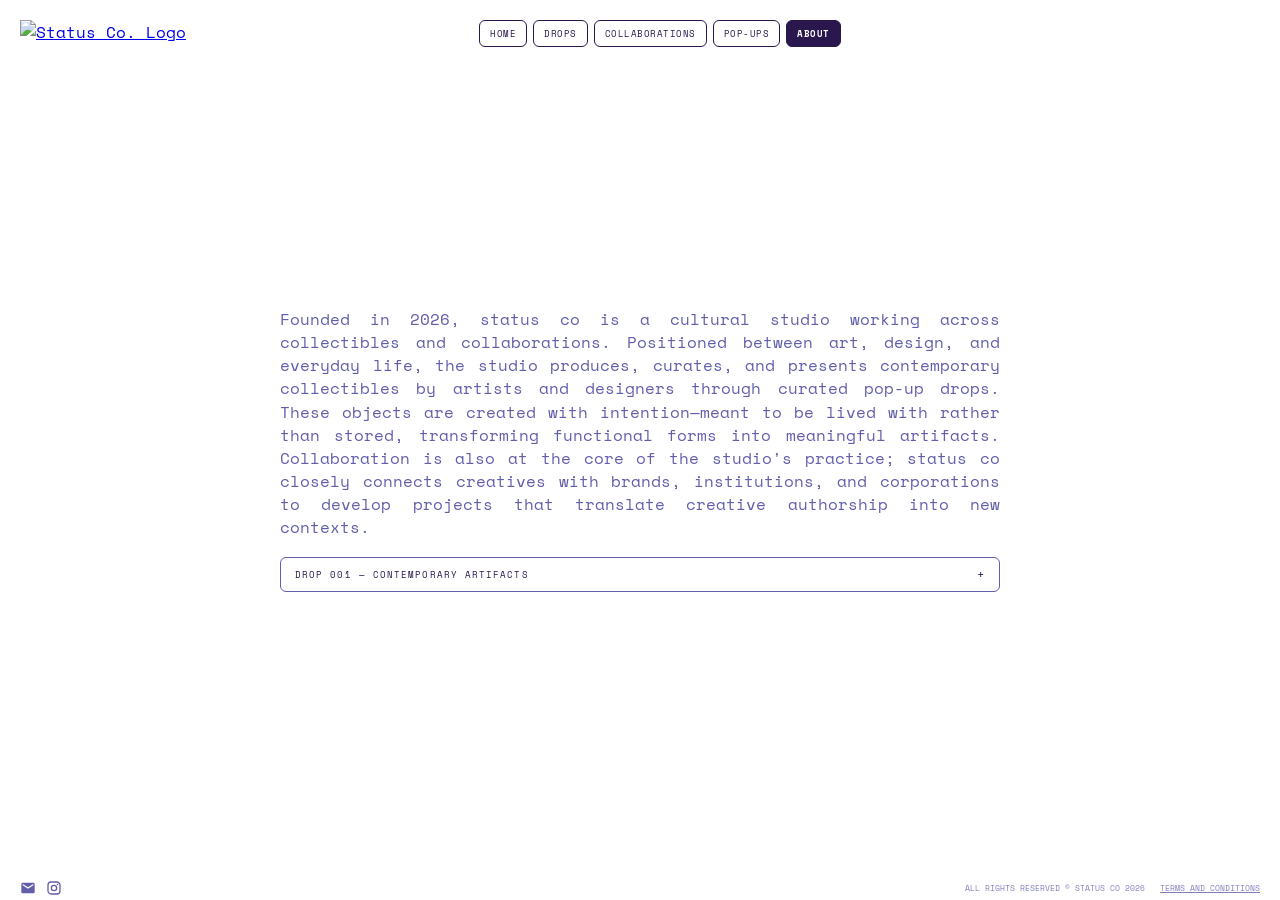
==== about.html @ 9c25419a "Create about.html" ====
<!DOCTYPE html>
<html lang="en">
<head>
    <meta charset="UTF-8">
    <meta name="viewport" content="width=device-width, initial-scale=1.0, maximum-scale=1.0, user-scalable=no, viewport-fit=cover">
    <title>status co | About</title>
    
    <link rel="icon" type="image/png" href="weblogo.png">
    
    <link rel="preconnect" href="https://fonts.googleapis.com">
    <link rel="preconnect" href="https://fonts.gstatic.com" crossorigin>
    <link href="https://fonts.googleapis.com/css2?family=Space+Mono:ital,wght@0,400;0,700;1,400&display=swap" rel="stylesheet">
    
    <script src="https://cdn.tailwindcss.com"></script>
    <script src="https://cdnjs.cloudflare.com/ajax/libs/granim/2.0.0/granim.min.js"></script>
    <script type="module" src="https://unpkg.com/@splinetool/viewer@1.12.39/build/spline-viewer.js"></script>

    <style>
        :root {
            --purple-deep: #29174d;
            --purple-mid: #625eaa;
            --purple-light: #b6a5d0;
        }

        body {
            font-family: 'Space Mono', monospace;
            margin: 0;
            padding: 0;
            background-color: #ffffff;
            color: var(--purple-deep);
            overflow-x: hidden;
        }

        html, body {
            scrollbar-width: none;
            -ms-overflow-style: none;
        }
        ::-webkit-scrollbar { display: none; }

        /* ========== BACKGROUND LAYERS ========== */
        .bg-layer-full {
            position: fixed;
            top: 0; left: 0;
            width: 100%; height: 100vh; height: 100lvh;
            pointer-events: none;
        }

        #granim-canvas { z-index: -3; opacity: 0; }

        #bg-overlay {
            z-index: -2;
            background: transparent;
        }

        /* ========== SPLINE LAYER ========== */
        #canvas-layer {
            position: fixed;
            top: 0; left: 0;
            width: 100%; height: 100vh; height: 100svh;
            z-index: -1;
            display: flex;
            align-items: center;
            justify-content: center;
            overflow: hidden;
        }

        spline-viewer {
            width: 100%; height: 100%;
            display: block;
            transition: transform 0.3s ease;
            --background-color: transparent;
            background: transparent;
        }
        spline-viewer::part(logo) { display: none; }

        @media (max-width: 768px) {
            spline-viewer {
                transform: scale(0.75);
                transform-origin: center center;
            }
        }

        /* ========== BLUR LAYER ========== */
        #blur-layer {
            position: fixed;
            top: 0; left: 0;
            width: 100%; height: 100vh; height: 100lvh;
            z-index: 5;
            backdrop-filter: blur(30px);
            -webkit-backdrop-filter: blur(30px);
            opacity: 0;
            pointer-events: none;
            will-change: opacity;
            transform: translate3d(0,0,0);
        }

        /* ========== HEADER ========== */
        #main-header {
            position: fixed;
            top: 20px; left: 0;
            width: 100%;
            padding: 0 20px;
            z-index: 1002;
            display: flex;
            justify-content: center;
            align-items: center;
            transform: translateY(0px);
            opacity: 1;
            transition: transform 0.6s cubic-bezier(0.23, 1, 0.32, 1), opacity 0.4s ease;
            pointer-events: none;
        }

        .header-left, #desktop-nav, #mobile-nav-container {
            pointer-events: auto;
        }

        .header-left {
            position: absolute;
            left: 20px; top: 0;
        }

        .side-logo {
            width: 40px; height: auto;
            transition: transform 0.3s ease;
        }
        .side-logo:hover { transform: scale(1.05); }

        #desktop-nav {
            display: flex;
            flex-direction: row;
            justify-content: center;
            flex-wrap: nowrap;
            gap: 6px;
        }

        .info-btn {
            display: flex;
            align-items: center;
            justify-content: center;
            gap: 6px;
            padding: 6px 10px;
            background: rgba(255, 255, 255, 0.7);
            backdrop-filter: blur(2px);
            -webkit-backdrop-filter: blur(2px);
            border: 1px solid var(--purple-deep);
            border-radius: 6px;
            cursor: pointer;
            text-decoration: none;
            font-family: 'Space Mono', monospace;
            font-size: 9px;
            color: var(--purple-deep);
            text-transform: uppercase;
            letter-spacing: 0.5px;
            transition: all 0.2s ease-in-out;
            white-space: nowrap;
            flex-shrink: 1;
        }

        @media (hover: hover) {
            .info-btn:hover {
                background: rgba(182, 165, 208, 0.4);
                border-color: var(--purple-deep);
            }
        }

        .info-btn.active {
            background: var(--purple-deep);
            border-color: var(--purple-deep);
            color: #ffffff;
            font-weight: 700;
        }

        #mobile-nav-container {
            display: none;
            position: absolute;
            right: 20px; top: 0;
            flex-direction: column;
            align-items: flex-end;
            gap: 6px;
        }

        #mobile-menu-items {
            display: none;
            flex-direction: column;
            gap: 6px;
            margin-top: 6px;
        }

        #mobile-menu-items.open { display: flex; }

        #mobile-menu-items .info-btn {
            width: 80px;
            justify-content: center;
        }

        @media (max-width: 768px) {
            #main-header { top: 12px; padding: 0 12px; }
            .header-left { left: 12px; }
            #desktop-nav { display: none; }
            #mobile-nav-container { display: flex; right: 12px; }
            .side-logo { width: 32px; }
            .info-btn {
                padding: clamp(4px, 1.5vw, 8px) clamp(5px, 2vw, 10px);
                font-size: clamp(5px, 1.8vw, 7px);
                flex-shrink: 1;
                min-width: 0;
            }
        }

        /* ========== SCROLL INDICATOR ========== */
        /* ========== MAIN CONTENT ========== */
        #main-content {
            opacity: 1;
        }

        /* ========== TEXT SECTION — fits exactly one viewport ========== */
        #textContent {
            width: 100%;
            min-height: 100svh;
            display: flex;
            flex-direction: column;
            align-items: center;
            justify-content: center;
            box-sizing: border-box;
            padding: clamp(60px, 12vh, 80px) clamp(16px, 5vw, 24px) clamp(60px, 10vh, 80px);
        }

        .text-wrapper {
            max-width: 720px;
            width: 100%;
            display: flex;
            flex-direction: column;
            gap: 0;
        }

        /* AUTO-FIT: scale text so everything fits one screen */
        .text-fit-container {
            width: 100%;
            display: flex;
            flex-direction: column;
            gap: 0;
        }

        .para-large {
            font-family: 'Space Mono', monospace;
            font-weight: 400;
            color: var(--purple-mid);
            line-height: 1.45;
            margin: 0 0 0.7em 0;
            text-align: justify;
            -moz-text-align-last: left;
            text-align-last: left;
        }

        .para-small {
            font-family: 'Space Mono', monospace;
            font-weight: 400;
            color: var(--purple-deep);
            line-height: 1.65;
            margin: 0;
            text-align: justify;
            -moz-text-align-last: left;
            text-align-last: left;
        }

        /* ========== FOOTER ========== */
        #footer {
            position: fixed;
            bottom: 4px; left: 0; right: 0;
            display: flex;
            align-items: center;
            justify-content: space-between;
            z-index: 60;
            padding: 0 20px;
            font-family: 'Space Mono', monospace;
            pointer-events: none;
        }

        .footer-social, .footer-right { pointer-events: auto; }

        .footer-social {
            display: flex;
            align-items: center;
            gap: 10px;
        }

        .footer-social a {
            display: flex;
            align-items: center;
            justify-content: center;
            transition: all 0.2s;
            text-decoration: none;
        }

        .footer-social a:hover { opacity: 0.5; }

        .footer-social svg {
            width: 16px; height: 16px;
            fill: var(--purple-mid);
        }

        .footer-right {
            display: flex;
            align-items: center;
            gap: 15px;
            font-size: 8px;
            color: var(--purple-mid);
            opacity: 0.8;
        }

        .footer-terms {
            color: var(--purple-mid);
            text-decoration: underline;
        }

        .footer-terms:hover { opacity: 1; font-weight: bold; }

        @media (max-width: 768px) {
            #footer { bottom: 4px; padding: 0 12px; }
            .footer-social svg { width: 14px; height: 14px; }
            .footer-right { font-size: 6px; gap: 8px; }
        }
    </style>
</head>
<body class="w-full">

    <!-- HEADER -->
    <header id="main-header">
        <div class="header-left">
            <a href="https://status-co.com/">
                <img src="https://status-co.com/weblogo.png" alt="Status Co. Logo" class="side-logo">
            </a>
        </div>

        <nav id="desktop-nav">
            <a href="https://status-co.com/" class="info-btn">HOME</a>
            <a href="https://status-co.com/gallery" class="info-btn">DROPS</a>
            <a href="https://status-co.com/whatsyourstatus" class="info-btn">COLLABORATIONS</a>
            <a href="https://status-co.com/popup" class="info-btn">POP-UPS</a>
            <a href="https://status-co.com/about" class="info-btn active">ABOUT</a>
        </nav>

        <div id="mobile-nav-container">
            <button id="menu-toggle" class="info-btn" style="font-weight: 700; width: 80px;">MENU</button>
            <div id="mobile-menu-items">
                <a href="https://status-co.com/" class="info-btn">HOME</a>
                <a href="https://status-co.com/gallery" class="info-btn">DROPS</a>
                <a href="https://status-co.com/whatsyourstatus" class="info-btn">COLLABORATIONS</a>
                <a href="https://status-co.com/popup" class="info-btn">POP-UPS</a>
                <a href="https://status-co.com/about" class="info-btn active">ABOUT</a>
            </div>
        </div>
    </header>

    <!-- BACKGROUND LAYERS -->
    <canvas id="granim-canvas" class="bg-layer-full"></canvas>
    <div id="bg-overlay" class="bg-layer-full"></div>

    <!-- SPLINE LAYER -->
    <div id="canvas-layer">
        <spline-viewer url="https://prod.spline.design/X-xNpCt05N7o8w7p/scene.splinecode"></spline-viewer>
    </div>

    <!-- BLUR LAYER -->
    <div id="blur-layer"></div>

    <!-- MAIN CONTENT: hidden on load, revealed on scroll -->
    <div class="relative z-10 w-full" id="main-content">

<!-- Text Section: second viewport = about text -->
        <section id="textContent">
            <div class="text-wrapper">
                <div class="text-fit-container" id="fitContainer">
                    <p class="para-large" id="paraBig">
                        Founded in 2026, status co is a cultural studio working across collectibles and collaborations. Positioned between art, design, and everyday life, the studio produces, curates, and presents contemporary collectibles by artists and designers through curated pop-up drops. These objects are created with intention—meant to be lived with rather than stored, transforming functional forms into meaningful artifacts. Collaboration is also at the core of the studio's practice; status co closely connects creatives with brands, institutions, and corporations to develop projects that translate creative authorship into new contexts.
                    </p>
                    <!-- Accordion -->
                    <div id="accordion-wrap" style="width:100%; margin-top: 0.4em;">
                        <button id="accordion-btn" onclick="toggleAccordion()" style="
                            display: flex;
                            align-items: center;
                            justify-content: space-between;
                            width: 100%;
                            background: transparent;
                            border: 1px solid var(--purple-mid);
                            border-radius: 6px;
                            padding: 10px 14px;
                            font-family: 'Space Mono', monospace;
                            font-size: 9px;
                            color: var(--purple-deep);
                            text-transform: uppercase;
                            letter-spacing: 0.12em;
                            cursor: pointer;
                            transition: background 0.2s;
                        ">
                            <span>Drop 001 — Contemporary Artifacts</span>
                            <span id="accordion-icon" style="font-size: 12px; line-height:1; transition: transform 0.3s ease;">+</span>
                        </button>
                        <div id="accordion-body" style="
                            overflow: hidden;
                            max-height: 0;
                            transition: max-height 0.5s cubic-bezier(0.4,0,0.2,1), opacity 0.4s ease, padding 0.4s ease;
                            opacity: 0;
                            padding: 0 14px;
                        ">
                            <p class="para-small" id="paraSmall" style="padding: 14px 0 6px 0; margin:0;">
                                status co launched its first-ever drop, CONTEMPORARY ARTIFACTS, and its first collaboration, "what's your status?", at Art Show between February 13–15, 2026. Bringing together works by eleven artists and designers, the inaugural drop was built on the proposition that the functional objects shaping our daily lives deserve the same attention and authorship as traditional art. As part of this exhibition, the studio introduced a conceptual, participatory collectible: a container filled with sculpted paper forms functioning as contemporary fortunes. These artifacts were not purchased but encountered, offering an alternative form of collecting. For this first collaboration, a donation was made to the TEMA Foundation on behalf of Art Show x status co to give the objects an ecological presence alongside their conceptual meaning.
                            </p>
                        </div>
                    </div>
                </div>
            </div>
        </section>

    </div>

    <!-- FOOTER -->
    <div id="footer">
        <div class="footer-social">
            <a href="/cdn-cgi/l/email-protection#8ce5e2eae3ccfff8edf8f9ffa1efe3a2efe3e1" title="Email">
                <svg viewBox="0 0 24 24"><path d="M20 4H4c-1.1 0-1.99.9-1.99 2L2 18c0 1.1.9 2 2 2h16c1.1 0 2-.9 2-2V6c0-1.1-.9-2-2-2zm0 4l-8 5-8-5V6l8 5 8-5v2z"/></svg>
            </a>
            <a href="https://instagram.com/status.co" target="_blank" title="Instagram">
                <svg viewBox="0 0 24 24"><path d="M7.8 2h8.4C19.4 2 22 4.6 22 7.8v8.4a5.8 5.8 0 0 1-5.8 5.8H7.8C4.6 22 2 19.4 2 16.2V7.8A5.8 5.8 0 0 1 7.8 2m-.2 2A3.6 3.6 0 0 0 4 7.6v8.8C4 18.39 5.61 20 7.6 20h8.8a3.6 3.6 0 0 0 3.6-3.6V7.6C20 5.61 18.39 4 16.4 4H7.6m9.65 1.5a1.25 1.25 0 0 1 1.25 1.25A1.25 1.25 0 0 1 17.25 8 1.25 1.25 0 0 1 16 6.75a1.25 1.25 0 0 1 1.25-1.25M12 7a5 5 0 0 1 5 5 5 5 0 0 1-5 5 5 5 0 0 1-5-5 5 5 0 0 1 5-5m0 2a3 3 0 0 0-3 3 3 3 0 0 0 3 3 3 3 0 0 0 3-3 3 3 0 0 0-3-3z"/></svg>
            </a>
        </div>
        <div class="footer-right">
            <span>ALL RIGHTS RESERVED © STATUS CO 2026</span>
            <a href="https://status-co.com/terms-conditions" class="footer-terms">TERMS AND CONDITIONS</a>
        </div>
    </div>

    <script data-cfasync="false" src="/cdn-cgi/scripts/5c5dd728/cloudflare-static/email-decode.min.js"></script><script>
        // =========================================================
        // 1. GRANIM (subtle, white-toned)
        // =========================================================
        var granimInstance = new Granim({
            element: '#granim-canvas',
            direction: 'diagonal',
            isPausedWhenNotInView: true,
            stateTransitionSpeed: 1000,
            states: {
                "default-state": {
                    gradients: [
                        ['#f8f6ff', '#ede8f8'],
                        ['#ede8f8', '#f0ecfc'],
                        ['#f0ecfc', '#f8f6ff'],
                    ],
                    transitionSpeed: 4000,
                    loop: true
                }
            }
        });

        // =========================================================
        // 2. AUTO-FIT TEXT TO ONE VIEWPORT
        // =========================================================
        function fitTextToViewport() {
            const section = document.getElementById('textContent');
            const container = document.getElementById('fitContainer');
            const bigP = document.getElementById('paraBig');
            const smallP = document.getElementById('paraSmall');

            if (!section || !container || !bigP || !smallP) return;

            const availableH = window.innerHeight;
            const availableW = Math.min(720, window.innerWidth - 48);

            // Reset to natural sizes first
            bigP.style.fontSize = '';
            smallP.style.fontSize = '';

            // Available height = viewport - padding (top 90px + bottom 80px)
            const paddingV = 170;
            const targetH = availableH - paddingV;

            // Binary search for the right font sizes
            // Small para is 70% of big (30% smaller as requested)
            const isMobile = window.innerWidth < 768;
            let lo = 4, hi = isMobile ? 13 : 17;
            for (let i = 0; i < 20; i++) {
                const mid = (lo + hi) / 2;
                const bigSize = mid;
                const smallSize = mid * 0.70;

                bigP.style.fontSize = bigSize + 'px';
                smallP.style.fontSize = smallSize + 'px';

                const totalH = container.offsetHeight;
                if (totalH <= targetH) {
                    lo = mid;
                } else {
                    hi = mid;
                }
            }

            // Apply final sizes
            const finalBig = lo;
            const finalSmall = lo * 0.70;
            bigP.style.fontSize = finalBig + 'px';
            smallP.style.fontSize = finalSmall + 'px';
        }

        // Run on load and resize
        window.addEventListener('load', fitTextToViewport);
        window.addEventListener('resize', fitTextToViewport);
        // Also run after fonts loaded
        document.fonts.ready.then(fitTextToViewport);

        // =========================================================
        // 2b. ACCORDION
        // =========================================================
        function toggleAccordion() {
            const body = document.getElementById('accordion-body');
            const icon = document.getElementById('accordion-icon');
            const btn = document.getElementById('accordion-btn');
            const isOpen = body.style.maxHeight !== '0px' && body.style.maxHeight !== '';

            if (isOpen) {
                body.style.maxHeight = '0';
                body.style.opacity = '0';
                body.style.padding = '0 14px';
                icon.style.transform = 'rotate(0deg)';
                icon.textContent = '+';
                btn.style.background = 'transparent';
            } else {
                body.style.maxHeight = body.scrollHeight + 200 + 'px';
                body.style.opacity = '1';
                body.style.padding = '0 14px';
                icon.style.transform = 'rotate(45deg)';
                icon.textContent = '+';
                btn.style.background = 'rgba(182,165,208,0.15)';
            }
        }


        // =========================================================
        // 3. MOBILE MENU
        // =========================================================
        const menuToggle = document.getElementById('menu-toggle');
        const menuItems = document.getElementById('mobile-menu-items');

        function closeMenu() {
            if (menuItems.classList.contains('open')) {
                menuItems.classList.remove('open');
                menuToggle.textContent = 'MENU';
            }
        }

        menuToggle.addEventListener('click', () => {
            const isOpen = menuItems.classList.toggle('open');
            menuToggle.textContent = isOpen ? 'CLOSE' : 'MENU';
        });

        // =========================================================
        // 4. SCROLL EFFECTS
        // =========================================================
        const blurLayer = document.getElementById('blur-layer');
        const header = document.getElementById('main-header');
        // Set initial states on load
        window.addEventListener('DOMContentLoaded', () => {
            blurLayer.style.opacity = '1';
            header.style.transform = 'translateY(0px)';
            header.style.opacity = '1';
        });

        window.addEventListener('scroll', () => {
            const scrollY = window.scrollY;
            const viewportHeight = window.innerHeight;

            // Blur always full
            blurLayer.style.opacity = '1';

            // Header always visible
            header.style.transform = 'translateY(0px)';
            header.style.opacity = '1';
        });
    </script>
</body>
</html>
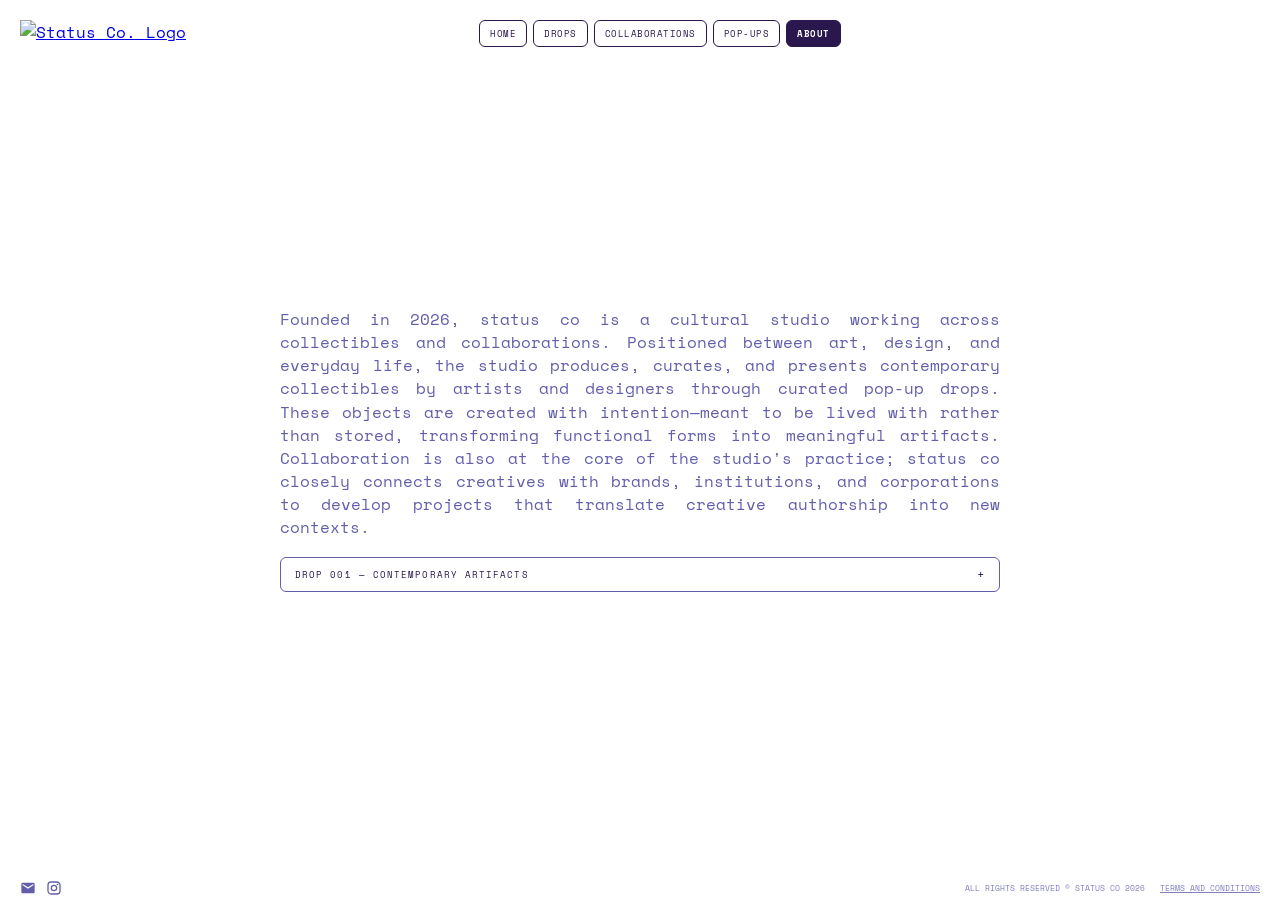
==== commit 26894f12: "Update about.html" ====
--- a/about.html
+++ b/about.html
@@ -1,3 +1,4 @@
+
 <!DOCTYPE html>
 <html lang="en">
 <head>
@@ -358,7 +359,7 @@
 
     <!-- SPLINE LAYER -->
     <div id="canvas-layer">
-        <spline-viewer url="https://prod.spline.design/X-xNpCt05N7o8w7p/scene.splinecode"></spline-viewer>
+        <spline-viewer url="https://prod.spline.design/CPyMQUzQK3i5LmAs/scene.splinecode"></spline-viewer>
     </div>
 
     <!-- BLUR LAYER -->
@@ -366,6 +367,7 @@
 
     <!-- MAIN CONTENT: hidden on load, revealed on scroll -->
     <div class="relative z-10 w-full" id="main-content">
+
 
 <!-- Text Section: second viewport = about text -->
         <section id="textContent">
